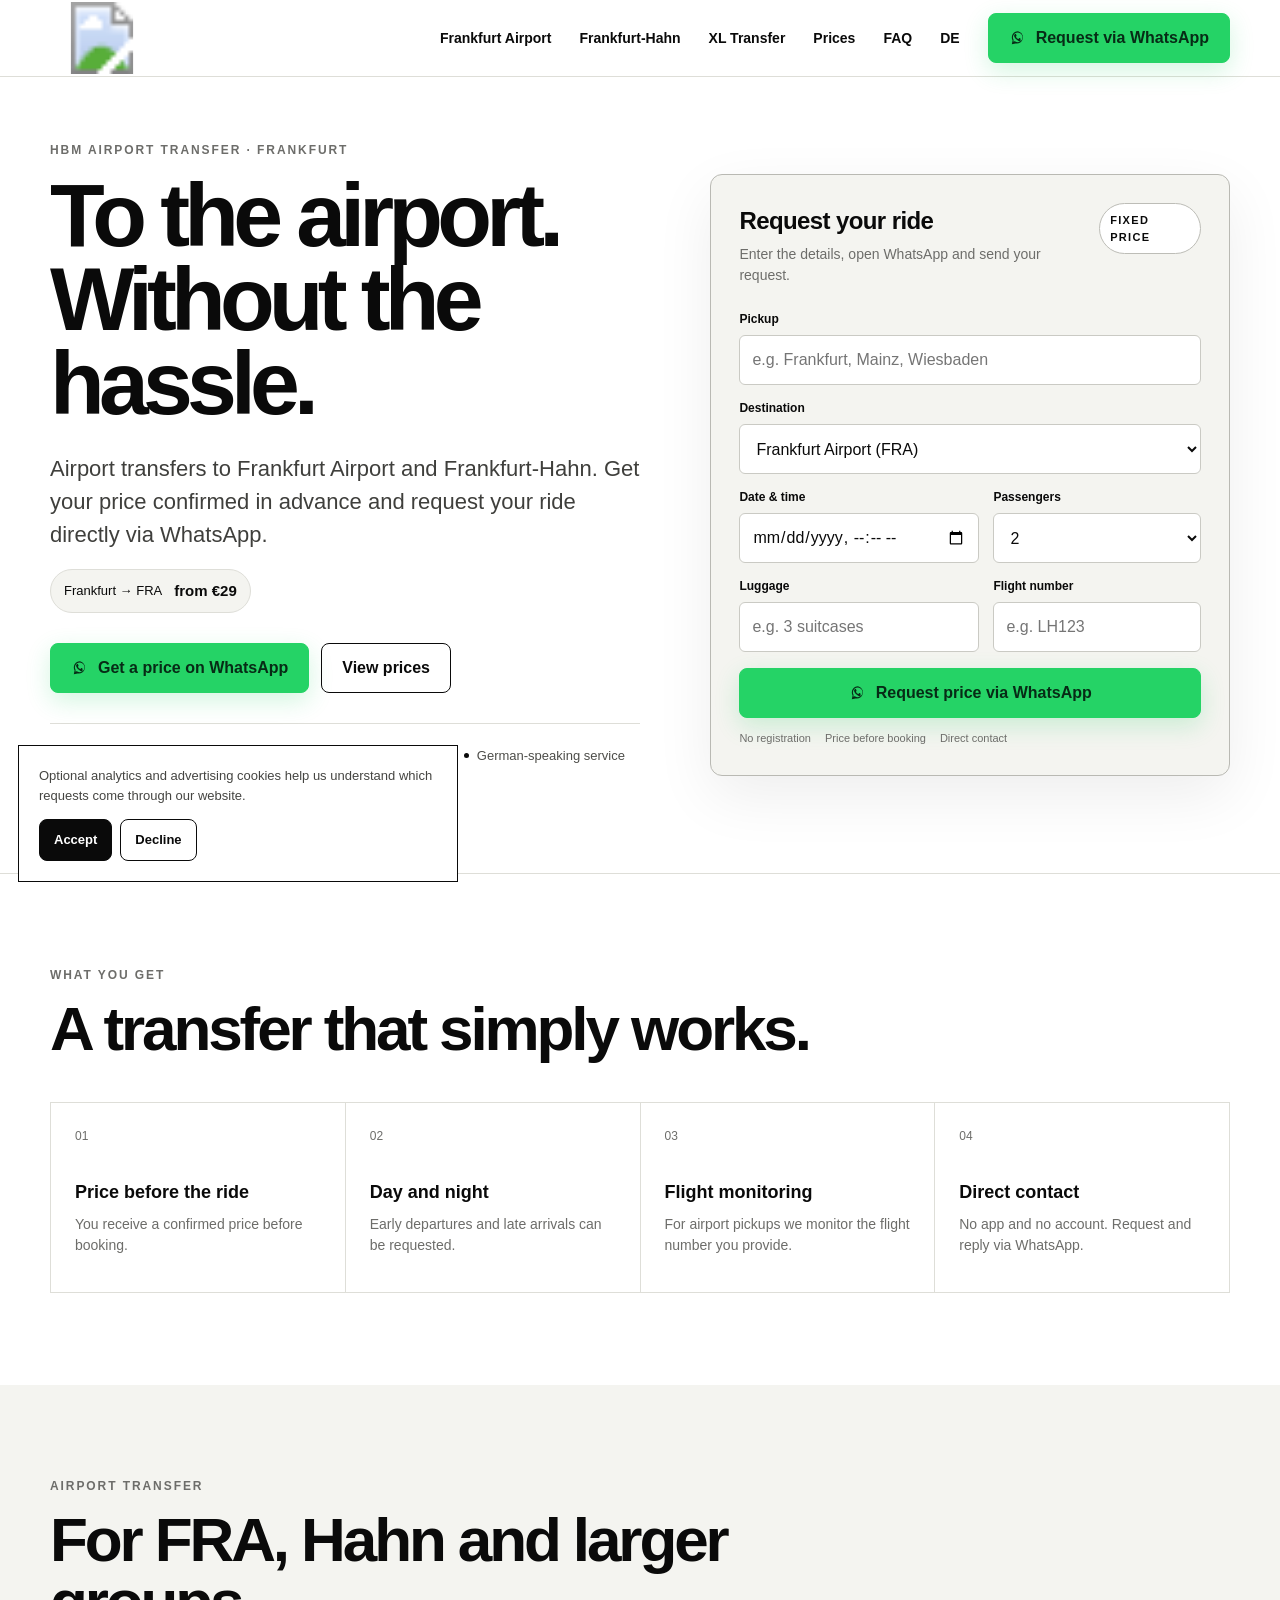
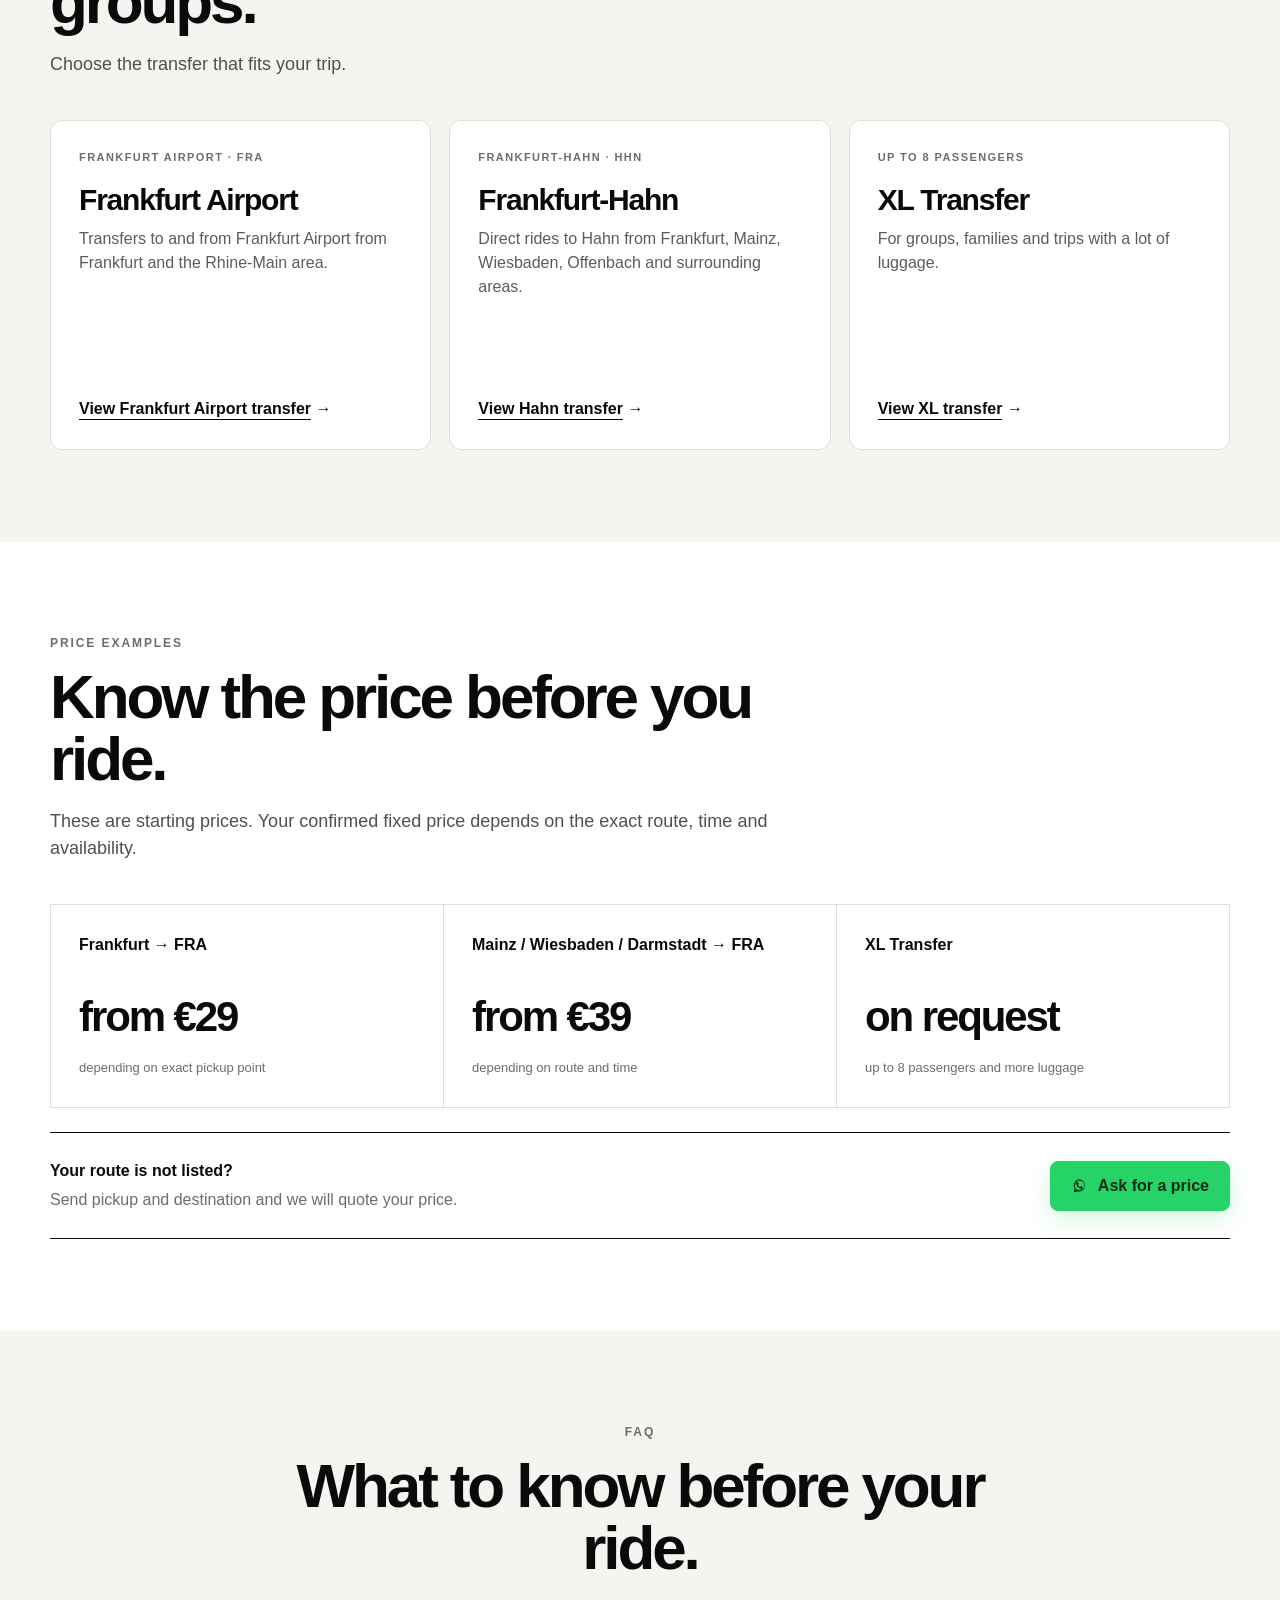
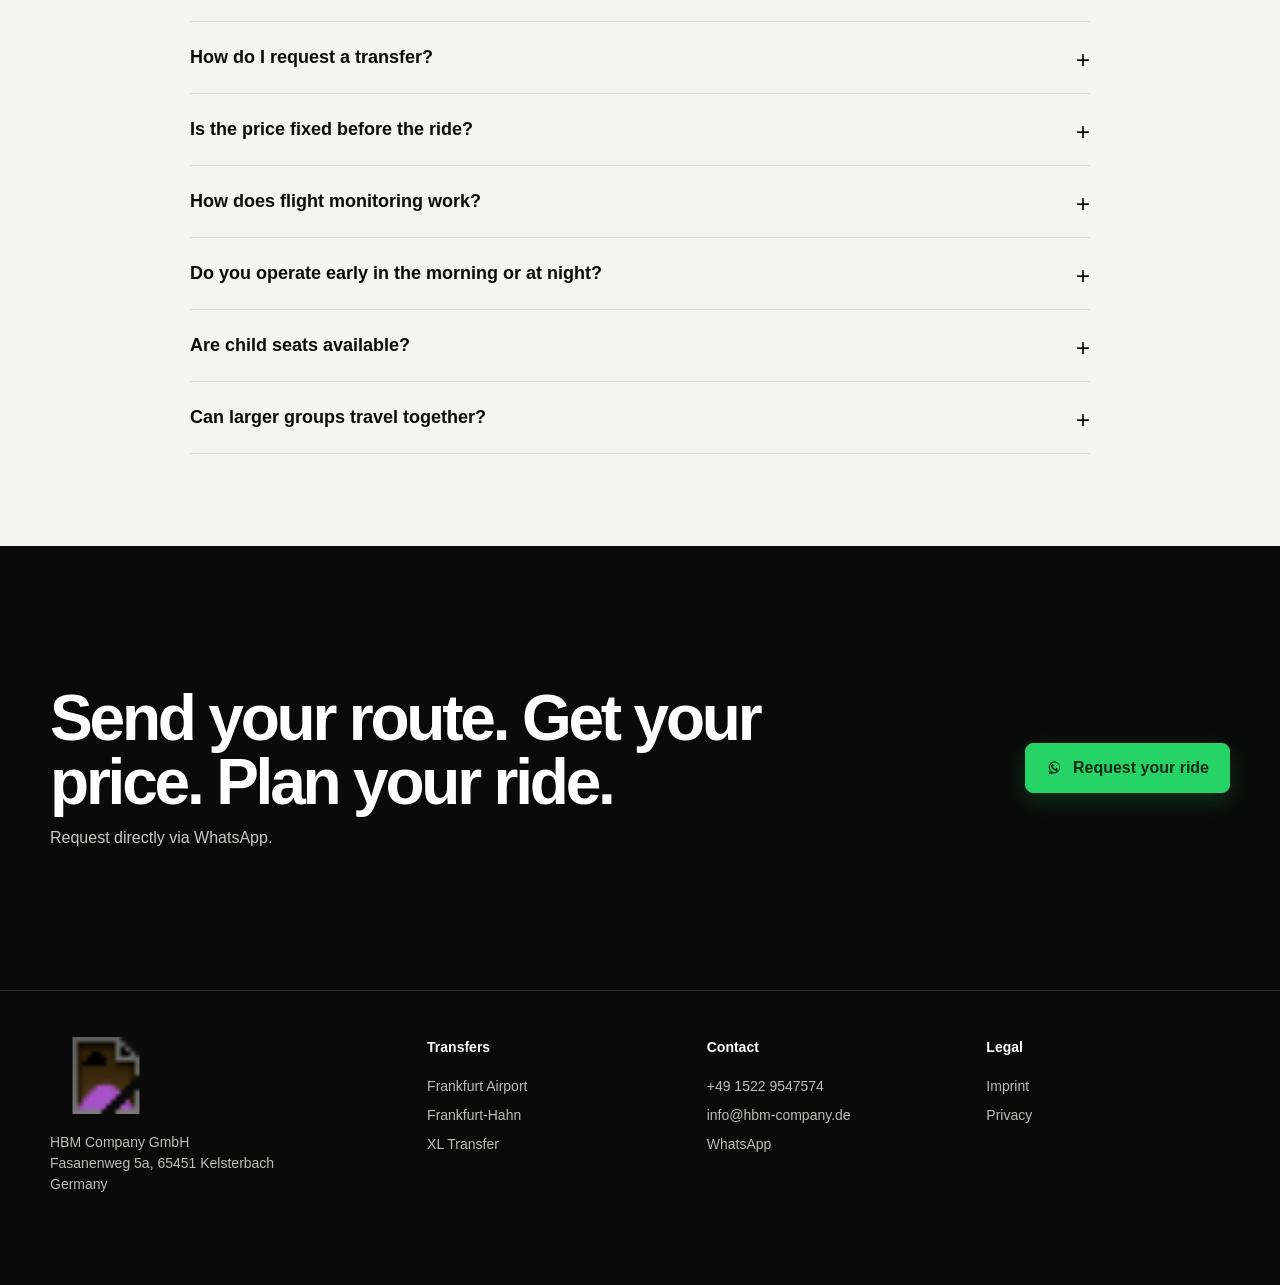
==== en/index.html @ c08fab58 "Add English airport transfer homepage" ====
<!doctype html>
<html lang="en">
<head>
  <meta charset="utf-8">
  <meta name="viewport" content="width=device-width,initial-scale=1">
  <title>Frankfurt Airport Transfer from €29 | HBM</title>
  <meta name="description" content="HBM airport transfer in Frankfurt: Frankfurt Airport from €29, Rhine-Main from €39. Fixed price, 24/7, flight monitoring, child seats and WhatsApp booking.">
  <meta name="robots" content="index,follow,max-image-preview:large">
  <link rel="canonical" href="https://hbm-flughafentransfer.de/en/">
  <link rel="alternate" hreflang="de" href="https://hbm-flughafentransfer.de/">
  <link rel="alternate" hreflang="en" href="https://hbm-flughafentransfer.de/en/">
  <link rel="alternate" hreflang="x-default" href="https://hbm-flughafentransfer.de/">
  <meta property="og:title" content="HBM Airport Transfer Frankfurt">
  <meta property="og:description" content="Fixed-price airport transfer. Request your ride directly via WhatsApp.">
  <meta property="og:type" content="website">
  <meta property="og:url" content="https://hbm-flughafentransfer.de/en/">
  <meta name="theme-color" content="#0a0a0a">
  <link rel="icon" href="../assets/hbm-logo.svg" type="image/svg+xml">
  <link rel="stylesheet" href="../styles.css">
</head>
<body>
<header class="site-header"><div class="wrap header-inner">
  <a class="brand" href="/en/" aria-label="HBM home"><img src="../assets/hbm-logo.svg" alt="HBM"></a>
  <button class="nav-toggle" data-nav-toggle aria-label="Open navigation" aria-expanded="false">☰</button>
  <nav class="nav" data-nav aria-label="Main navigation"><a href="/en/frankfurt-airport-transfer.html">Frankfurt Airport</a><a href="/en/frankfurt-hahn-airport-transfer.html">Frankfurt-Hahn</a><a href="/en/xl-airport-transfer.html">XL Transfer</a><a href="#prices">Prices</a><a href="#faq">FAQ</a></nav>
  <div class="header-actions"><a class="btn btn-whatsapp" data-whatsapp data-source="en_header" href="https://wa.me/4915229547574?text=Hello%20HBM%2C%20I%20would%20like%20to%20request%20an%20airport%20transfer." target="_blank" rel="noopener">Request via WhatsApp</a></div>
</div></header>

<main>
<section class="hero"><div class="wrap hero-grid">
  <div><span class="eyebrow">HBM Airport Transfer · Frankfurt</span><h1>To the airport.<br>Without the hassle.</h1><p class="lead">Airport transfers to Frankfurt Airport and Frankfurt-Hahn. Get your price confirmed in advance and request your ride directly via WhatsApp.</p><div class="price-hook"><span>Frankfurt → FRA</span><strong>from €29</strong></div><div class="hero-actions"><a class="btn btn-whatsapp" data-whatsapp data-source="en_hero" href="https://wa.me/4915229547574?text=Hello%20HBM%2C%20I%20would%20like%20to%20request%20an%20airport%20transfer.%0APickup%3A%20%0ADestination%3A%20%0ADate%2Ftime%3A%20%0APassengers%2Fluggage%3A%20%0AFlight%20number%3A%20" target="_blank" rel="noopener">Get a price on WhatsApp</a><a class="btn" href="#prices">View prices</a></div><div class="trust-line"><span>24/7 on request</span><span>Flight monitoring included</span><span>Child seats</span><span>German-speaking service</span><span>XL up to 8 passengers</span></div></div>
  <form class="inquiry-card focus-card" data-inquiry-form data-source="en_form" data-intent="airport_transfer" data-service="Airport transfer"><div class="card-head"><div><h2>Request your ride</h2><p>Enter the details, open WhatsApp and send your request.</p></div><span class="card-label">Fixed price</span></div><div class="form-grid"><div class="field wide"><label for="en-pickup">Pickup</label><input id="en-pickup" name="pickup" placeholder="e.g. Frankfurt, Mainz, Wiesbaden" required></div><div class="field wide"><label for="en-destination">Destination</label><select id="en-destination" name="destination"><option>Frankfurt Airport (FRA)</option><option>Frankfurt-Hahn Airport (HHN)</option><option>Other destination</option></select></div><div class="field"><label for="en-time">Date & time</label><input id="en-time" name="datetime" type="datetime-local" required></div><div class="field"><label for="en-passengers">Passengers</label><select id="en-passengers" name="passengers"><option>1</option><option selected>2</option><option>3</option><option>4</option><option>5</option><option>6</option><option>7</option><option>8</option></select></div><div class="field"><label for="en-luggage">Luggage</label><input id="en-luggage" name="luggage" placeholder="e.g. 3 suitcases"></div><div class="field"><label for="en-flight">Flight number</label><input id="en-flight" name="flight" placeholder="e.g. LH123"></div></div><div class="form-submit"><button class="btn btn-whatsapp btn-block" type="submit">Request price via WhatsApp</button></div><div class="form-assurance"><span>No registration</span><span>Price before booking</span><span>Direct contact</span></div></form>
</div></section>

<section class="section"><div class="wrap"><div class="section-head"><span class="eyebrow">What you get</span><h2>A transfer that simply works.</h2></div><div class="feature-grid"><article class="feature"><span class="feature-num">01</span><h3>Price before the ride</h3><p>You receive a confirmed price before booking.</p></article><article class="feature"><span class="feature-num">02</span><h3>Day and night</h3><p>Early departures and late arrivals can be requested.</p></article><article class="feature"><span class="feature-num">03</span><h3>Flight monitoring</h3><p>For airport pickups we monitor the flight number you provide.</p></article><article class="feature"><span class="feature-num">04</span><h3>Direct contact</h3><p>No app and no account. Request and reply via WhatsApp.</p></article></div></div></section>

<section class="section section-soft"><div class="wrap"><div class="section-head"><span class="eyebrow">Airport transfer</span><h2>For FRA, Hahn and larger groups.</h2><p>Choose the transfer that fits your trip.</p></div><div class="service-grid"><article class="service-card"><span class="tag">Frankfurt Airport · FRA</span><h3>Frankfurt Airport</h3><p>Transfers to and from Frankfurt Airport from Frankfurt and the Rhine-Main area.</p><a href="/en/frankfurt-airport-transfer.html"><span>View Frankfurt Airport transfer</span> →</a></article><article class="service-card"><span class="tag">Frankfurt-Hahn · HHN</span><h3>Frankfurt-Hahn</h3><p>Direct rides to Hahn from Frankfurt, Mainz, Wiesbaden, Offenbach and surrounding areas.</p><a href="/en/frankfurt-hahn-airport-transfer.html"><span>View Hahn transfer</span> →</a></article><article class="service-card"><span class="tag">Up to 8 passengers</span><h3>XL Transfer</h3><p>For groups, families and trips with a lot of luggage.</p><a href="/en/xl-airport-transfer.html"><span>View XL transfer</span> →</a></article></div></div></section>

<section class="section" id="prices"><div class="wrap"><div class="section-head"><span class="eyebrow">Price examples</span><h2>Know the price before you ride.</h2><p>These are starting prices. Your confirmed fixed price depends on the exact route, time and availability.</p></div><div class="price-grid"><article class="price-card"><span>Frankfurt → FRA</span><strong>from €29</strong><small>depending on exact pickup point</small></article><article class="price-card"><span>Mainz / Wiesbaden / Darmstadt → FRA</span><strong>from €39</strong><small>depending on route and time</small></article><article class="price-card"><span>XL Transfer</span><strong>on request</strong><small>up to 8 passengers and more luggage</small></article></div><div class="compare-strip"><div><strong>Your route is not listed?</strong><p>Send pickup and destination and we will quote your price.</p></div><a class="btn btn-whatsapp" data-whatsapp data-source="en_prices" href="https://wa.me/4915229547574?text=Hello%20HBM%2C%20I%20would%20like%20a%20price%20for%20my%20airport%20transfer." target="_blank" rel="noopener">Ask for a price</a></div></div></section>

<section class="section section-soft" id="faq"><div class="wrap"><div class="section-head center"><span class="eyebrow">FAQ</span><h2>What to know before your ride.</h2></div><div class="faq"><details><summary>How do I request a transfer?</summary><p>The quickest way is WhatsApp. Send pickup, destination, date and time, passenger count, luggage and your flight number for airport pickups. We then confirm price and availability.</p></details><details><summary>Is the price fixed before the ride?</summary><p>Yes. Website prices are starting prices. Your individual ride is confirmed with a fixed price before booking.</p></details><details><summary>How does flight monitoring work?</summary><p>For airport pickups you send us your flight number. We use it to take delays or earlier arrivals into account. Flight monitoring is included.</p></details><details><summary>Do you operate early in the morning or at night?</summary><p>Yes. Transfers can generally be requested around the clock, subject to availability.</p></details><details><summary>Are child seats available?</summary><p>Yes. Please tell us the child's age or the required seat type when requesting the ride.</p></details><details><summary>Can larger groups travel together?</summary><p>Yes. Our XL transfer can be requested for groups of up to 8 passengers and larger luggage volumes.</p></details></div></div></section>

<section class="section cta"><div class="wrap cta-inner"><div><h2>Send your route. Get your price. Plan your ride.</h2><p>Request directly via WhatsApp.</p></div><a class="btn btn-whatsapp" data-whatsapp data-source="en_footer" href="https://wa.me/4915229547574?text=Hello%20HBM%2C%20I%20would%20like%20to%20request%20an%20airport%20transfer." target="_blank" rel="noopener">Request your ride</a></div></section>
</main>

<footer class="site-footer"><div class="wrap footer-grid"><div class="footer-brand"><img src="../assets/hbm-logo.svg" alt="HBM"><p>HBM Company GmbH<br>Fasanenweg 5a, 65451 Kelsterbach<br>Germany</p></div><div class="footer-links"><strong>Transfers</strong><a href="/en/frankfurt-airport-transfer.html">Frankfurt Airport</a><a href="/en/frankfurt-hahn-airport-transfer.html">Frankfurt-Hahn</a><a href="/en/xl-airport-transfer.html">XL Transfer</a></div><div class="footer-links"><strong>Contact</strong><a href="tel:+4915229547574">+49 1522 9547574</a><a href="mailto:info@hbm-company.de">info@hbm-company.de</a><a data-whatsapp data-source="en_footer" href="https://wa.me/4915229547574" target="_blank" rel="noopener">WhatsApp</a></div><div class="footer-legal"><strong>Legal</strong><a href="/impressum.html">Imprint</a><a href="/datenschutz.html">Privacy</a></div></div></footer>
<a class="sticky-whatsapp" data-whatsapp data-source="en_mobile" href="https://wa.me/4915229547574?text=Hello%20HBM%2C%20I%20would%20like%20to%20request%20an%20airport%20transfer." target="_blank" rel="noopener">Request price via WhatsApp</a>
<div class="consent" data-consent-banner><p>Optional analytics and advertising cookies help us understand which requests come through our website.</p><div class="consent-actions"><button class="btn btn-dark" data-consent-accept>Accept</button><button class="btn" data-consent-deny>Decline</button></div></div>
<script src="../script.js" defer></script>
</body>
</html>
---- styles.css ----
:root{
  --black:#0a0a0a;
  --ink:#171717;
  --grey:#6d6d6a;
  --line:#deded8;
  --soft:#f4f4f0;
  --paper:#ffffff;
  --whatsapp:#25d366;
  --radius:12px;
  --max:1180px;
}
*{box-sizing:border-box}
html{scroll-behavior:smooth}
body{margin:0;background:var(--paper);color:var(--black);font-family:"Helvetica Neue",Helvetica,Arial,sans-serif;line-height:1.5;-webkit-font-smoothing:antialiased}
a{color:inherit;text-decoration:none}
button,input,select{font:inherit}
button{cursor:pointer}
.wrap{width:min(var(--max),calc(100% - 36px));margin-inline:auto}
.section{padding:92px 0}
.section-soft{background:var(--soft)}
.muted{color:var(--grey)}
.eyebrow{display:block;margin-bottom:14px;font-size:12px;font-weight:700;letter-spacing:.16em;text-transform:uppercase;color:var(--grey)}

.site-header{position:sticky;top:0;z-index:80;background:rgba(255,255,255,.97);border-bottom:1px solid var(--line);backdrop-filter:blur(12px)}
.header-inner{min-height:76px;display:flex;align-items:center;gap:28px}
.brand{display:inline-flex;align-items:center;flex:0 0 auto}
.brand img{display:block;width:104px;height:auto}
.nav{display:flex;align-items:center;gap:28px;margin-left:auto;font-size:14px;font-weight:600}
.nav a{padding:28px 0 25px;border-bottom:2px solid transparent}
.nav a:hover,.nav a[aria-current="page"]{border-color:var(--black)}
.header-actions{display:flex;align-items:center;gap:10px}
.nav-toggle{display:none;margin-left:auto;border:0;background:transparent;color:var(--black);font-size:24px;padding:8px}

.btn{display:inline-flex;align-items:center;justify-content:center;gap:9px;min-height:50px;padding:0 20px;border:1px solid var(--black);border-radius:8px;background:transparent;color:var(--black);font-weight:700;transition:background .16s ease,color .16s ease,transform .16s ease,box-shadow .16s ease}
.btn:hover{transform:translateY(-1px)}
.btn-dark{background:var(--black);color:#fff}
.btn-dark:hover{background:#292929}
.btn-light{background:#fff;border-color:#fff;color:var(--black)}
.btn-whatsapp{background:var(--whatsapp);border-color:var(--whatsapp);color:#072b16;box-shadow:0 8px 24px rgba(37,211,102,.20)}
.btn-whatsapp:hover{background:#20c45e;border-color:#20c45e;box-shadow:0 10px 28px rgba(37,211,102,.28)}
.btn-whatsapp::before{content:"";flex:0 0 18px;width:18px;height:18px;background:currentColor;-webkit-mask:url("data:image/svg+xml,%3Csvg xmlns='http://www.w3.org/2000/svg' viewBox='0 0 32 32'%3E%3Cpath d='M16 4a11 11 0 0 0-9.6 16.4L5 27l6.7-1.4A11 11 0 1 0 16 4Zm0 19.4c-1.7 0-3.4-.5-4.8-1.4l-.7-.4-3 .7.8-2.9-.4-.7A8.5 8.5 0 1 1 16 23.4Zm4.7-6.3c-.3-.1-1.7-.8-2-.9-.3-.1-.5-.1-.7.2-.2.3-.7.9-.9 1.1-.2.2-.4.2-.7.1-1.7-.8-3-2-3.9-3.6-.2-.3 0-.5.1-.7l.5-.6c.2-.2.2-.4.3-.6.1-.2 0-.4 0-.6-.1-.2-.7-1.6-.9-2.2-.2-.6-.5-.5-.7-.5h-.6c-.2 0-.6.1-.9.4-.3.3-1.2 1.2-1.2 2.9 0 1.7 1.2 3.3 1.4 3.5.2.2 2.4 3.7 5.8 5.1 3.4 1.4 3.4.9 4 0 .6-.9.6-1.7.4-1.9-.2-.2-.5-.3-.8-.4Z'/%3E%3C/svg%3E") center/contain no-repeat;mask:url("data:image/svg+xml,%3Csvg xmlns='http://www.w3.org/2000/svg' viewBox='0 0 32 32'%3E%3Cpath d='M16 4a11 11 0 0 0-9.6 16.4L5 27l6.7-1.4A11 11 0 1 0 16 4Zm0 19.4c-1.7 0-3.4-.5-4.8-1.4l-.7-.4-3 .7.8-2.9-.4-.7A8.5 8.5 0 1 1 16 23.4Zm4.7-6.3c-.3-.1-1.7-.8-2-.9-.3-.1-.5-.1-.7.2-.2.3-.7.9-.9 1.1-.2.2-.4.2-.7.1-1.7-.8-3-2-3.9-3.6-.2-.3 0-.5.1-.7l.5-.6c.2-.2.2-.4.3-.6.1-.2 0-.4 0-.6-.1-.2-.7-1.6-.9-2.2-.2-.6-.5-.5-.7-.5h-.6c-.2 0-.6.1-.9.4-.3.3-1.2 1.2-1.2 2.9 0 1.7 1.2 3.3 1.4 3.5.2.2 2.4 3.7 5.8 5.1 3.4 1.4 3.4.9 4 0 .6-.9.6-1.7.4-1.9-.2-.2-.5-.3-.8-.4Z'/%3E%3C/svg%3E") center/contain no-repeat}
.btn-block{width:100%}
.text-link{display:inline-flex;align-items:center;gap:8px;font-weight:700;border-bottom:1px solid var(--black);padding-bottom:2px}

.hero{border-bottom:1px solid var(--line);background:#fff}
.hero-grid{min-height:650px;display:grid;grid-template-columns:1fr .88fr;gap:70px;align-items:center;padding:64px 0}
.hero h1,.page-hero h1{margin:0;font-size:clamp(52px,7vw,94px);line-height:.94;letter-spacing:-.065em;font-weight:700;max-width:830px}
.hero .lead,.page-hero p{max-width:650px;margin:26px 0 0;color:#3f3f3c;font-size:clamp(18px,2vw,22px)}
.hero-actions{display:flex;gap:12px;flex-wrap:wrap;margin-top:30px}
.price-hook{display:inline-flex;align-items:center;gap:12px;margin-top:18px;padding:10px 13px;border:1px solid var(--line);border-radius:999px;font-size:13px;background:var(--soft)}
.price-hook strong{font-size:15px}
.trust-line{display:flex;gap:24px;flex-wrap:wrap;margin-top:30px;padding-top:22px;border-top:1px solid var(--line);font-size:13px;color:#4d4d49}
.trust-line span{display:flex;align-items:center;gap:8px}
.trust-line span::before{content:"";width:5px;height:5px;border-radius:50%;background:var(--black)}

.inquiry-card{border:1px solid var(--line);background:var(--soft);padding:28px;border-radius:var(--radius)}
.inquiry-card.focus-card{border-color:#b9b9b3;box-shadow:0 20px 60px rgba(0,0,0,.07)}
.card-head{display:flex;align-items:flex-start;justify-content:space-between;gap:20px;margin-bottom:24px}
.card-head h2{margin:0;font-size:24px;letter-spacing:-.025em}
.card-head p{margin:5px 0 0;color:var(--grey);font-size:14px}
.card-label{font-size:11px;font-weight:700;letter-spacing:.12em;text-transform:uppercase;border:1px solid #bdbdb7;border-radius:999px;padding:8px 10px;background:#fff}
.form-grid{display:grid;grid-template-columns:1fr 1fr;gap:14px}
.field{display:flex;flex-direction:column;gap:7px}
.field.wide{grid-column:1/-1}
.field label{font-size:12px;font-weight:700}
.field input,.field select{height:50px;width:100%;border:1px solid #cacac4;border-radius:6px;background:#fff;padding:0 12px;color:var(--black);outline:none}
.field input:focus,.field select:focus{border-color:var(--black);box-shadow:0 0 0 1px var(--black)}
.form-submit{margin-top:16px}
.privacy-note{margin:10px 0 0;text-align:center;font-size:11px;color:var(--grey)}
.form-assurance{display:flex;gap:14px;flex-wrap:wrap;margin-top:12px;font-size:11px;color:var(--grey)}

.section-head{max-width:760px;margin-bottom:42px}
.section-head.center{margin-left:auto;margin-right:auto;text-align:center}
.section h2{margin:0;font-size:clamp(36px,5vw,62px);line-height:1;letter-spacing:-.05em;font-weight:650}
.section-head p{margin:18px 0 0;font-size:18px;color:#50504d}

.feature-grid{display:grid;grid-template-columns:repeat(4,1fr);border-top:1px solid var(--line);border-left:1px solid var(--line)}
.feature{min-height:190px;padding:24px;border-right:1px solid var(--line);border-bottom:1px solid var(--line)}
.feature-num{display:block;margin-bottom:34px;font-size:12px;color:var(--grey)}
.feature h3{margin:0 0 8px;font-size:18px}
.feature p{margin:0;color:var(--grey);font-size:14px}

.service-grid{display:grid;grid-template-columns:repeat(3,1fr);gap:18px}
.service-card{display:flex;min-height:330px;flex-direction:column;border:1px solid var(--line);background:#fff;color:var(--black);padding:28px;border-radius:var(--radius);transition:background .18s ease,color .18s ease,border-color .18s ease,transform .18s ease;cursor:pointer}
.service-card.dark{background:#fff;color:var(--black);border-color:var(--line)}
.service-card .tag,.service-card.dark .tag{font-size:11px;letter-spacing:.13em;text-transform:uppercase;color:var(--grey);font-weight:700}
.service-card h3{font-size:30px;line-height:1.05;letter-spacing:-.04em;margin:18px 0 12px}
.service-card p,.service-card.dark p{margin:0;color:#5c5c58}
.service-card a{margin-top:auto;font-weight:700;padding-top:30px}
.service-card a span{border-bottom:1px solid currentColor;padding-bottom:2px}
.service-card:hover,.service-card:focus-within{background:var(--black);color:#fff;border-color:var(--black);transform:translateY(-2px)}
.service-card:hover .tag,.service-card:focus-within .tag{color:#b7b7b2}
.service-card:hover p,.service-card:focus-within p{color:#c7c7c2}
.service-note{margin-top:18px;padding-top:18px;border-top:1px solid var(--line);font-size:13px;color:var(--grey)}

.price-grid{display:grid;grid-template-columns:repeat(3,1fr);gap:0;border-top:1px solid var(--line);border-left:1px solid var(--line)}
.price-card{padding:28px;border-right:1px solid var(--line);border-bottom:1px solid var(--line);background:#fff}
.price-card span{display:block;font-weight:700}
.price-card strong{display:block;margin:28px 0 7px;font-size:42px;letter-spacing:-.05em}
.price-card small{color:var(--grey);font-size:13px}
.compare-strip{margin-top:24px;padding:26px 0;border-top:1px solid var(--black);border-bottom:1px solid var(--black);display:flex;align-items:center;justify-content:space-between;gap:24px}
.compare-strip p{margin:5px 0 0;color:var(--grey)}

.steps{display:grid;grid-template-columns:repeat(3,1fr);gap:28px}
.step{padding-top:20px;border-top:1px solid var(--black)}
.step-num{font-size:11px;letter-spacing:.12em;color:var(--grey);font-weight:700}
.step h3{font-size:24px;margin:24px 0 8px}
.step p{margin:0;color:var(--grey)}

.faq{max-width:900px;margin:auto;border-top:1px solid var(--line)}
.faq details{border-bottom:1px solid var(--line);padding:0}
.faq summary{list-style:none;cursor:pointer;font-weight:700;font-size:18px;padding:22px 36px 22px 0;position:relative}
.faq summary::-webkit-details-marker{display:none}
.faq summary::after{content:"+";position:absolute;right:0;top:20px;font-size:24px;font-weight:400}
.faq details[open] summary::after{content:"−"}
.faq p{margin:0 0 22px;max-width:760px;color:var(--grey)}

.page-hero{padding:84px 0 66px;border-bottom:1px solid var(--line)}
.page-hero-inner{max-width:980px}
.page-hero .eyebrow{margin-bottom:20px}
.page-hero h1{font-size:clamp(46px,6vw,78px)}
.split{display:grid;grid-template-columns:.9fr 1.1fr;gap:72px;align-items:start}
.list{border-top:1px solid var(--line)}
.list-item{padding:20px 0;border-bottom:1px solid var(--line)}
.list-item strong{display:block;margin-bottom:5px}
.list-item span{color:var(--grey)}
.route-grid{display:grid;grid-template-columns:repeat(2,1fr);gap:14px}
.route{display:flex;align-items:center;justify-content:space-between;gap:16px;border:1px solid var(--line);padding:20px;background:#fff;border-radius:8px;transition:background .16s ease,color .16s ease,border-color .16s ease}
.route strong{font-size:16px}
.route span{color:var(--grey);font-size:14px}
.route:hover{background:var(--black);color:#fff;border-color:var(--black)}
.route:hover span{color:#c7c7c2}
.related{display:grid;grid-template-columns:repeat(2,1fr);gap:16px}
.related a{border:1px solid var(--line);padding:24px;border-radius:8px}
.related a strong{display:block;font-size:20px;margin-bottom:6px}
.related a span{color:var(--grey)}
.service-proof{display:grid;grid-template-columns:1.2fr .8fr;gap:34px;align-items:start}
.proof-copy{font-size:20px;line-height:1.5;max-width:720px}
.proof-points{display:grid;gap:10px;border-top:1px solid var(--line)}
.proof-points span{padding:14px 0;border-bottom:1px solid var(--line);font-weight:700}

.cta{background:var(--black);color:#fff}
.cta-inner{min-height:260px;display:flex;align-items:center;justify-content:space-between;gap:40px}
.cta h2{margin:0;max-width:720px;font-size:clamp(38px,5vw,64px);line-height:1;letter-spacing:-.05em}
.cta p{margin:12px 0 0;color:#c9c9c5}

.site-footer{background:var(--black);color:#fff;border-top:1px solid #2c2c2c;padding:46px 0 90px}
.footer-grid{display:grid;grid-template-columns:1.4fr 1fr 1fr 1fr;gap:36px;font-size:14px;color:#bcbcb7}
.footer-brand img{width:112px;filter:invert(1)}
.footer-grid strong{display:block;color:#fff;margin-bottom:10px}
.footer-grid p{margin:12px 0 0}
.footer-links{display:grid;align-content:start;gap:8px}
.footer-links a:hover{color:#fff}
.footer-legal{display:grid;align-content:start;gap:8px}
.footer-legal a:hover{color:#fff}

.sticky-whatsapp{display:none;position:fixed;z-index:70;left:16px;right:16px;bottom:16px;background:var(--whatsapp);color:#072b16;text-align:center;border-radius:8px;padding:14px 16px;font-weight:800;box-shadow:0 10px 30px rgba(37,211,102,.28)}
.sticky-whatsapp::before{content:"";display:inline-block;vertical-align:-3px;margin-right:8px;width:18px;height:18px;background:currentColor;-webkit-mask:url("data:image/svg+xml,%3Csvg xmlns='http://www.w3.org/2000/svg' viewBox='0 0 32 32'%3E%3Cpath d='M16 4a11 11 0 0 0-9.6 16.4L5 27l6.7-1.4A11 11 0 1 0 16 4Zm0 19.4c-1.7 0-3.4-.5-4.8-1.4l-.7-.4-3 .7.8-2.9-.4-.7A8.5 8.5 0 1 1 16 23.4Zm4.7-6.3c-.3-.1-1.7-.8-2-.9-.3-.1-.5-.1-.7.2-.2.3-.7.9-.9 1.1-.2.2-.4.2-.7.1-1.7-.8-3-2-3.9-3.6-.2-.3 0-.5.1-.7l.5-.6c.2-.2.2-.4.3-.6.1-.2 0-.4 0-.6-.1-.2-.7-1.6-.9-2.2-.2-.6-.5-.5-.7-.5h-.6c-.2 0-.6.1-.9.4-.3.3-1.2 1.2-1.2 2.9 0 1.7 1.2 3.3 1.4 3.5.2.2 2.4 3.7 5.8 5.1 3.4 1.4 3.4.9 4 0 .6-.9.6-1.7.4-1.9-.2-.2-.5-.3-.8-.4Z'/%3E%3C/svg%3E") center/contain no-repeat;mask:url("data:image/svg+xml,%3Csvg xmlns='http://www.w3.org/2000/svg' viewBox='0 0 32 32'%3E%3Cpath d='M16 4a11 11 0 0 0-9.6 16.4L5 27l6.7-1.4A11 11 0 1 0 16 4Zm0 19.4c-1.7 0-3.4-.5-4.8-1.4l-.7-.4-3 .7.8-2.9-.4-.7A8.5 8.5 0 1 1 16 23.4Zm4.7-6.3c-.3-.1-1.7-.8-2-.9-.3-.1-.5-.1-.7.2-.2.3-.7.9-.9 1.1-.2.2-.4.2-.7.1-1.7-.8-3-2-3.9-3.6-.2-.3 0-.5.1-.7l.5-.6c.2-.2.2-.4.3-.6.1-.2 0-.4 0-.6-.1-.2-.7-1.6-.9-2.2-.2-.6-.5-.5-.7-.5h-.6c-.2 0-.6.1-.9.4-.3.3-1.2 1.2-1.2 2.9 0 1.7 1.2 3.3 1.4 3.5.2.2 2.4 3.7 5.8 5.1 3.4 1.4 3.4.9 4 0 .6-.9.6-1.7.4-1.9-.2-.2-.5-.3-.8-.4Z'/%3E%3C/svg%3E") center/contain no-repeat}
.consent{position:fixed;z-index:100;left:18px;bottom:18px;width:min(440px,calc(100% - 36px));border:1px solid var(--black);background:#fff;padding:20px}
.consent p{margin:0 0 14px;color:#454542;font-size:13px}
.consent-actions{display:flex;gap:8px;flex-wrap:wrap}
.consent .btn{min-height:42px;padding:0 14px;font-size:13px}

.legal-page{padding:72px 0 100px}
.legal-wrap{width:min(820px,calc(100% - 36px));margin:auto}
.legal-page h1{font-size:clamp(44px,6vw,72px);letter-spacing:-.055em;line-height:1;margin:0 0 38px}
.legal-page h2{font-size:24px;letter-spacing:-.025em;margin:40px 0 10px}
.legal-page h3{font-size:18px;margin:28px 0 8px}
.legal-page p,.legal-page li{color:#444440}
.legal-page a{text-decoration:underline;text-underline-offset:3px}
.legal-note{margin-top:34px;padding:18px;border:1px solid var(--line);background:var(--soft);font-size:13px;color:var(--grey)}

@media(max-width:980px){
  .header-inner{min-height:68px}.brand img{width:92px}.nav-toggle{display:block}.nav{display:none;position:absolute;left:0;right:0;top:68px;margin:0;padding:8px 18px 18px;background:#fff;border-bottom:1px solid var(--line);flex-direction:column;align-items:stretch;gap:0}.nav.is-open{display:flex}.nav a{padding:14px 0;border-bottom:1px solid var(--line)}.header-actions{display:none}
  .hero-grid,.split,.service-proof{grid-template-columns:1fr}.hero-grid{min-height:auto;gap:46px;padding:56px 0}.feature-grid{grid-template-columns:repeat(2,1fr)}.service-grid{grid-template-columns:1fr}.service-card{min-height:260px}.footer-grid{grid-template-columns:1fr 1fr}.cta-inner{align-items:flex-start;flex-direction:column;justify-content:center}.route-grid{grid-template-columns:1fr}
}
@media(max-width:640px){
  .wrap{width:min(var(--max),calc(100% - 28px))}.section{padding:68px 0}.hero h1{font-size:52px}.page-hero{padding:58px 0 46px}.page-hero h1{font-size:46px}.form-grid,.feature-grid,.price-grid,.steps,.related{grid-template-columns:1fr}.field.wide{grid-column:auto}.inquiry-card{padding:20px}.service-card{padding:22px}.price-grid,.feature-grid{border-left:0}.price-card,.feature{border-left:1px solid var(--line)}.compare-strip{align-items:flex-start;flex-direction:column}.trust-line{gap:12px;flex-direction:column}.footer-grid{grid-template-columns:1fr}.sticky-whatsapp{display:block}.site-footer{padding-bottom:110px}.consent{bottom:78px}.hero-actions .btn{width:100%}.price-hook{border-radius:8px;align-items:flex-start;flex-direction:column;gap:2px}.legal-wrap{width:calc(100% - 28px)}
}
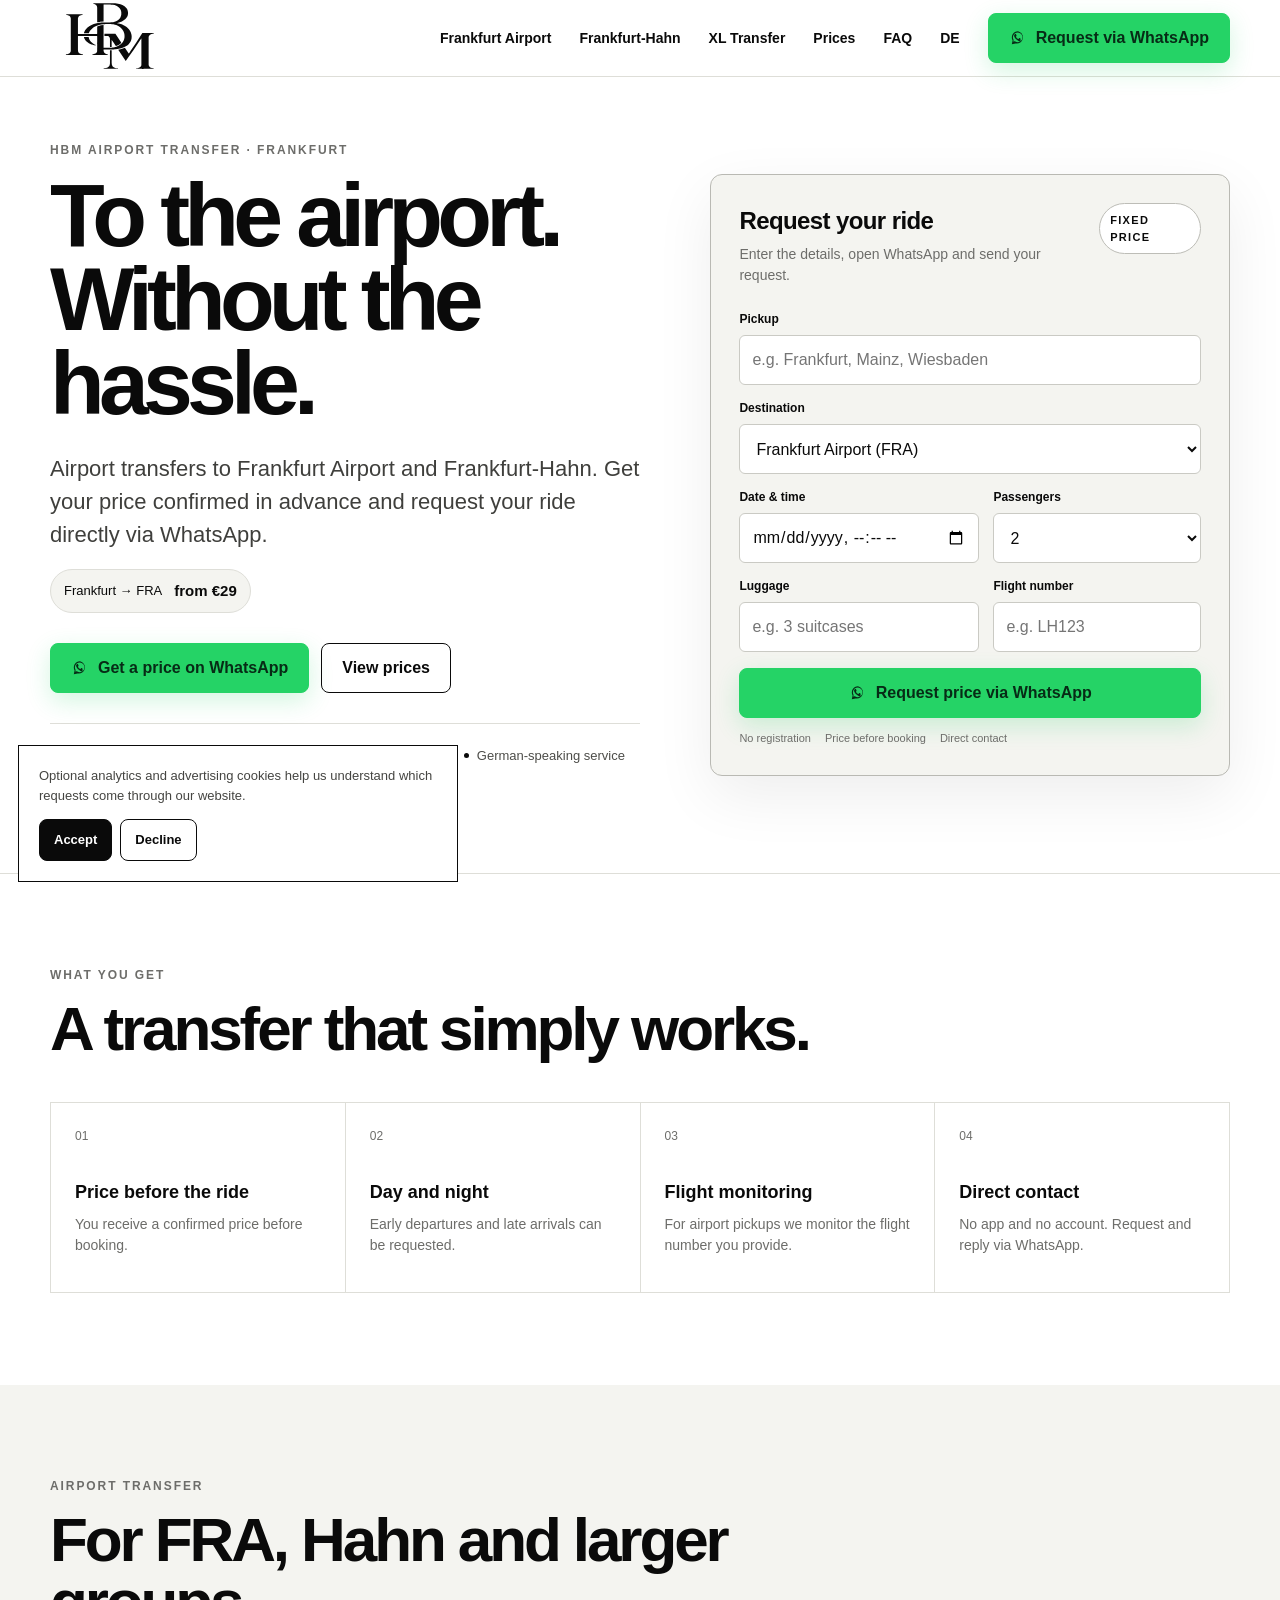
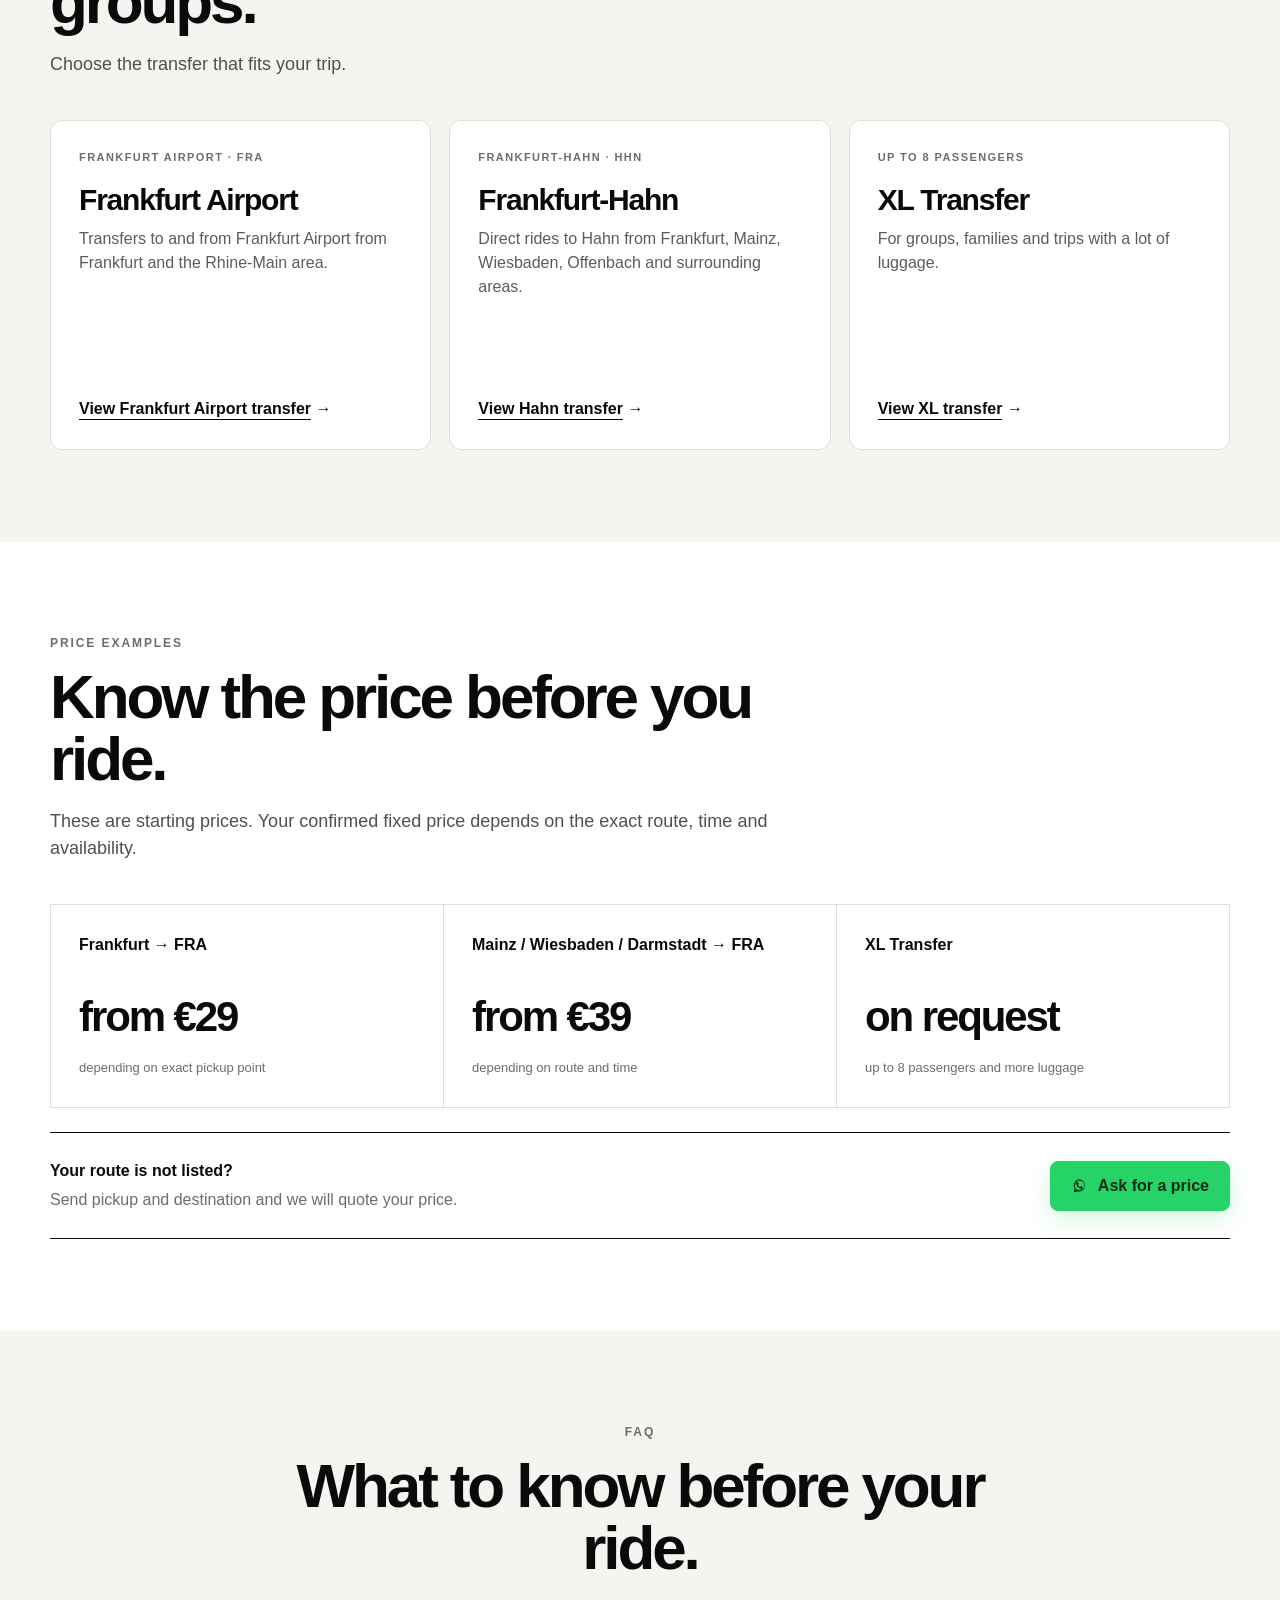
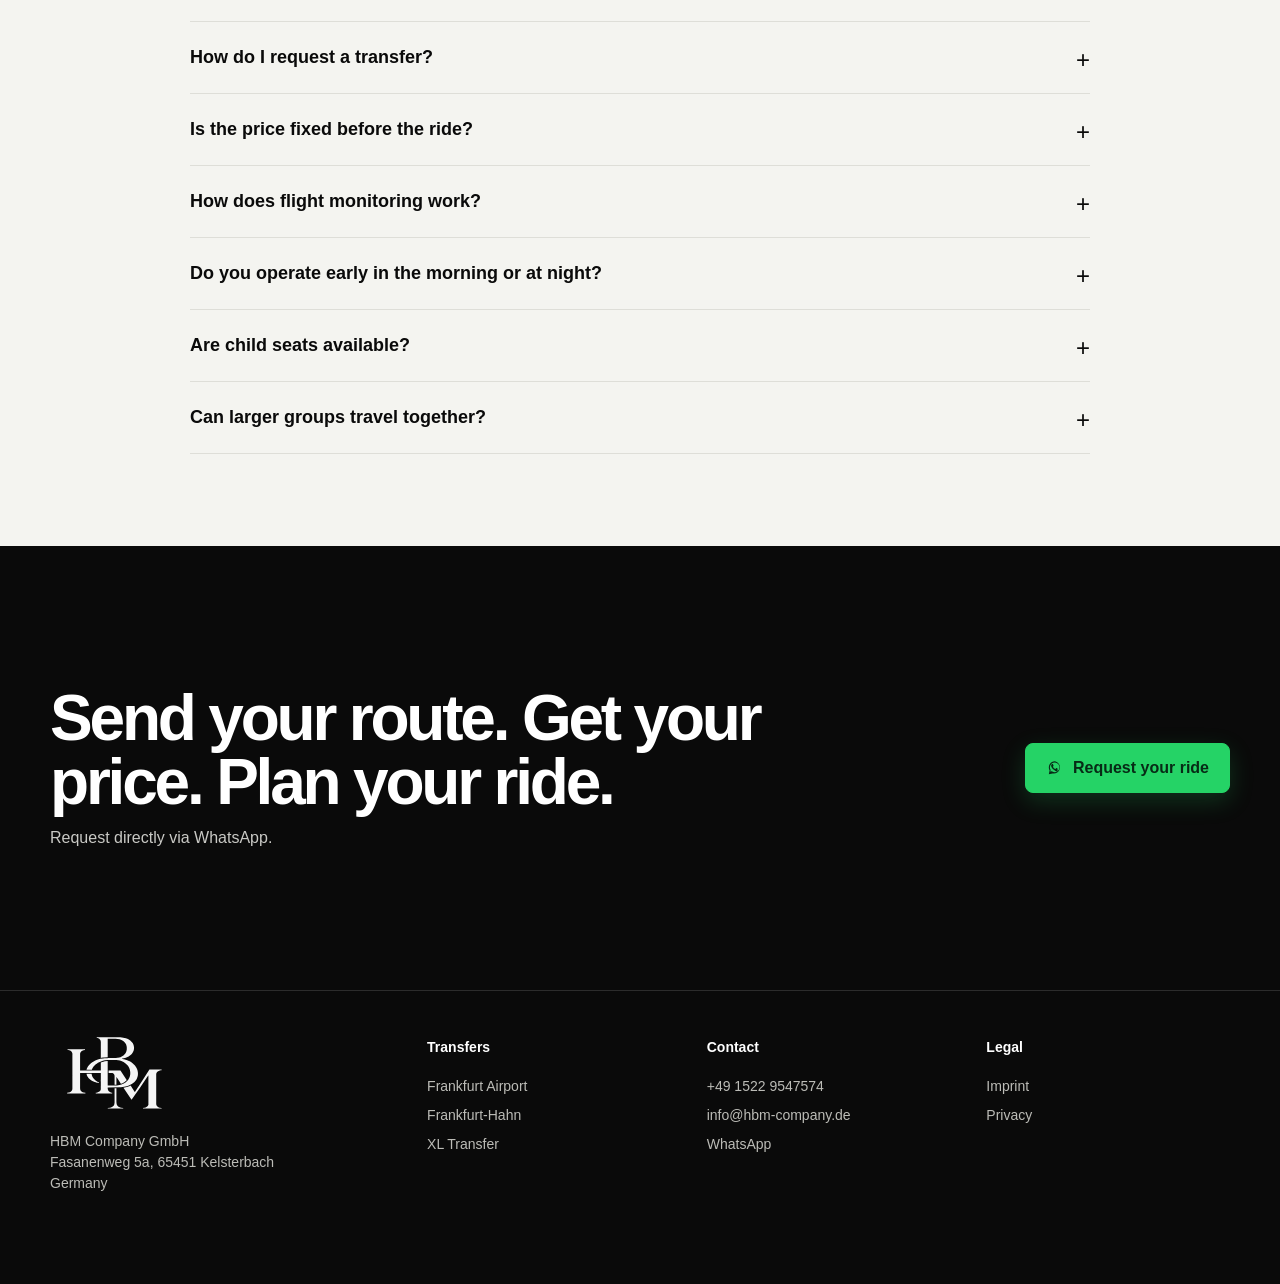
==== commit e05cb876: "Give English footer WhatsApp link a unique source reference" ====
--- a/en/index.html
+++ b/en/index.html
@@ -43,7 +43,7 @@
 <section class="section cta"><div class="wrap cta-inner"><div><h2>Send your route. Get your price. Plan your ride.</h2><p>Request directly via WhatsApp.</p></div><a class="btn btn-whatsapp" data-whatsapp data-source="en_footer" href="https://wa.me/4915229547574?text=Hello%20HBM%2C%20I%20would%20like%20to%20request%20an%20airport%20transfer." target="_blank" rel="noopener">Request your ride</a></div></section>
 </main>
 
-<footer class="site-footer"><div class="wrap footer-grid"><div class="footer-brand"><img src="../assets/hbm-logo.svg" alt="HBM"><p>HBM Company GmbH<br>Fasanenweg 5a, 65451 Kelsterbach<br>Germany</p></div><div class="footer-links"><strong>Transfers</strong><a href="/en/frankfurt-airport-transfer.html">Frankfurt Airport</a><a href="/en/frankfurt-hahn-airport-transfer.html">Frankfurt-Hahn</a><a href="/en/xl-airport-transfer.html">XL Transfer</a></div><div class="footer-links"><strong>Contact</strong><a href="tel:+4915229547574">+49 1522 9547574</a><a href="mailto:info@hbm-company.de">info@hbm-company.de</a><a data-whatsapp data-source="en_footer" href="https://wa.me/4915229547574" target="_blank" rel="noopener">WhatsApp</a></div><div class="footer-legal"><strong>Legal</strong><a href="/impressum.html">Imprint</a><a href="/datenschutz.html">Privacy</a></div></div></footer>
+<footer class="site-footer"><div class="wrap footer-grid"><div class="footer-brand"><img src="../assets/hbm-logo.svg" alt="HBM"><p>HBM Company GmbH<br>Fasanenweg 5a, 65451 Kelsterbach<br>Germany</p></div><div class="footer-links"><strong>Transfers</strong><a href="/en/frankfurt-airport-transfer.html">Frankfurt Airport</a><a href="/en/frankfurt-hahn-airport-transfer.html">Frankfurt-Hahn</a><a href="/en/xl-airport-transfer.html">XL Transfer</a></div><div class="footer-links"><strong>Contact</strong><a href="tel:+4915229547574">+49 1522 9547574</a><a href="mailto:info@hbm-company.de">info@hbm-company.de</a><a data-whatsapp data-source="en_footer_link" href="https://wa.me/4915229547574" target="_blank" rel="noopener">WhatsApp</a></div><div class="footer-legal"><strong>Legal</strong><a href="/impressum.html">Imprint</a><a href="/datenschutz.html">Privacy</a></div></div></footer>
 <a class="sticky-whatsapp" data-whatsapp data-source="en_mobile" href="https://wa.me/4915229547574?text=Hello%20HBM%2C%20I%20would%20like%20to%20request%20an%20airport%20transfer." target="_blank" rel="noopener">Request price via WhatsApp</a>
 <div class="consent" data-consent-banner><p>Optional analytics and advertising cookies help us understand which requests come through our website.</p><div class="consent-actions"><button class="btn btn-dark" data-consent-accept>Accept</button><button class="btn" data-consent-deny>Decline</button></div></div>
 <script src="../script.js" defer></script>
